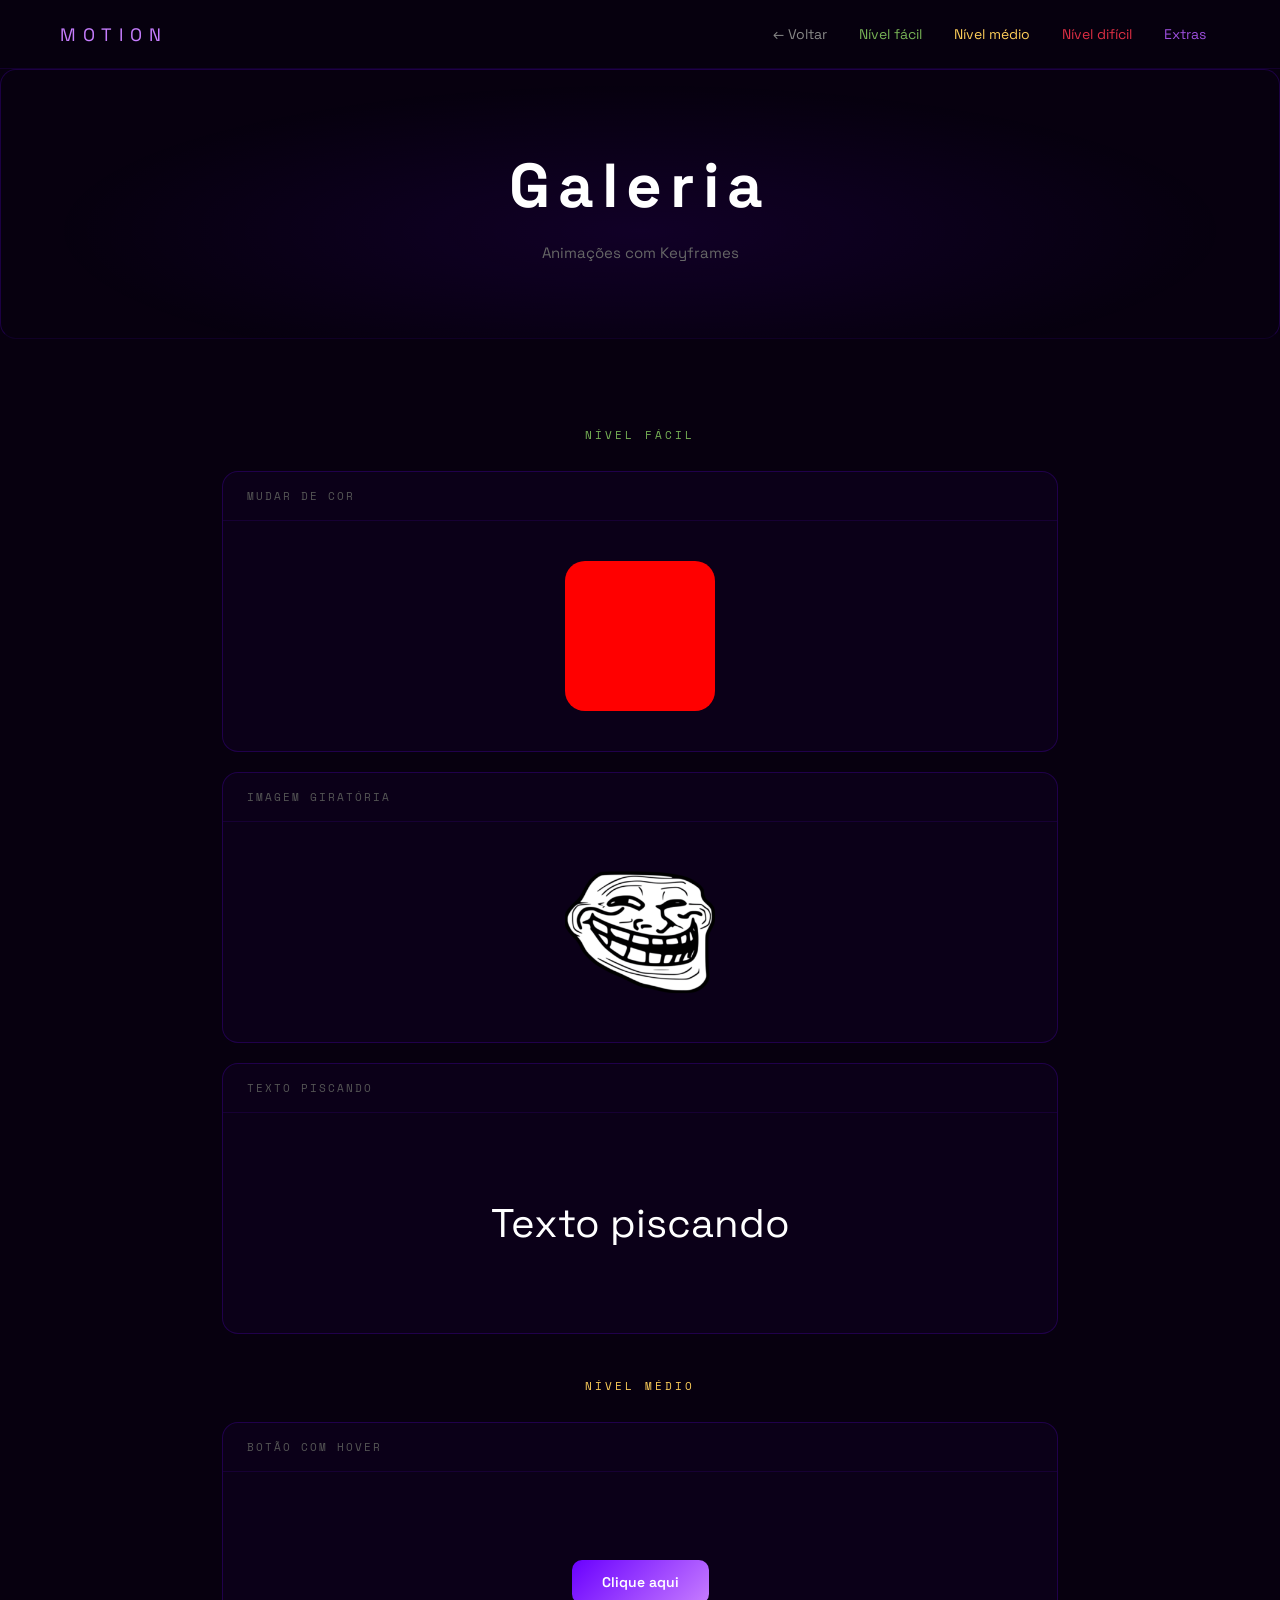
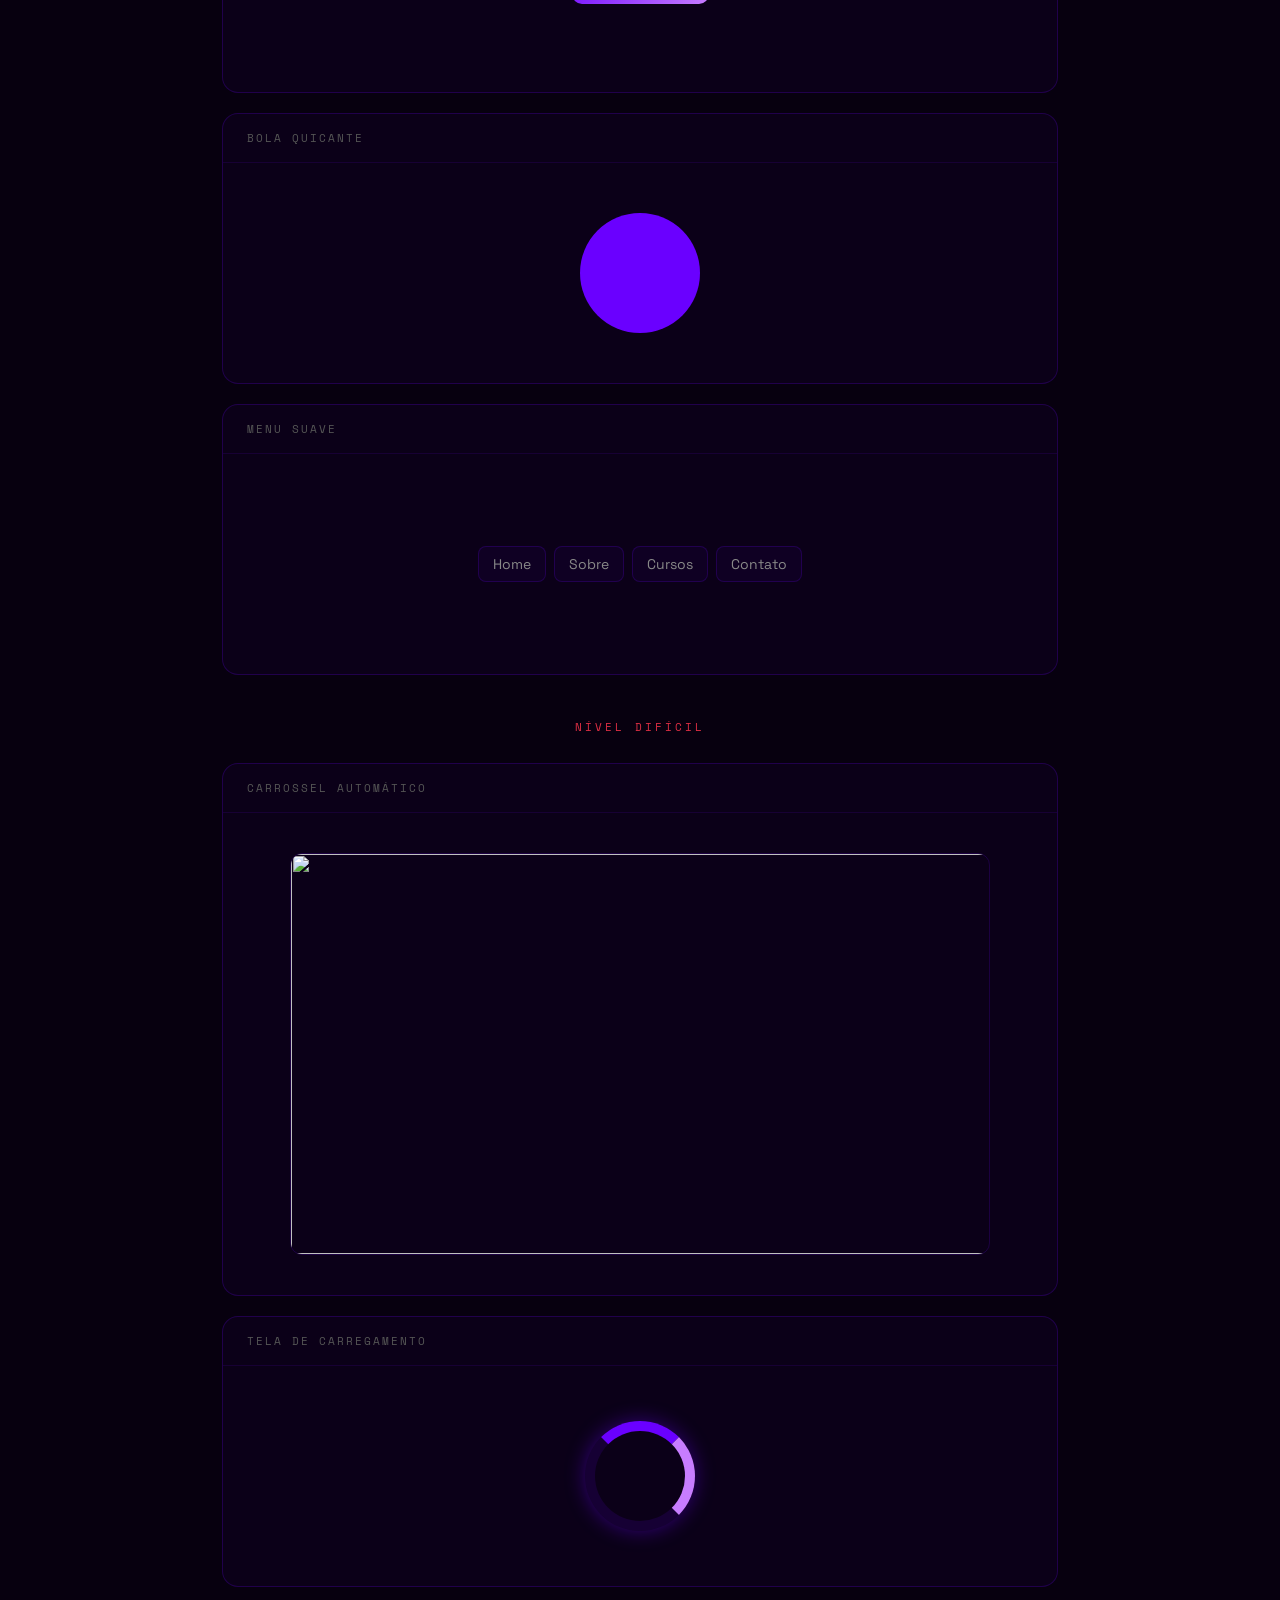
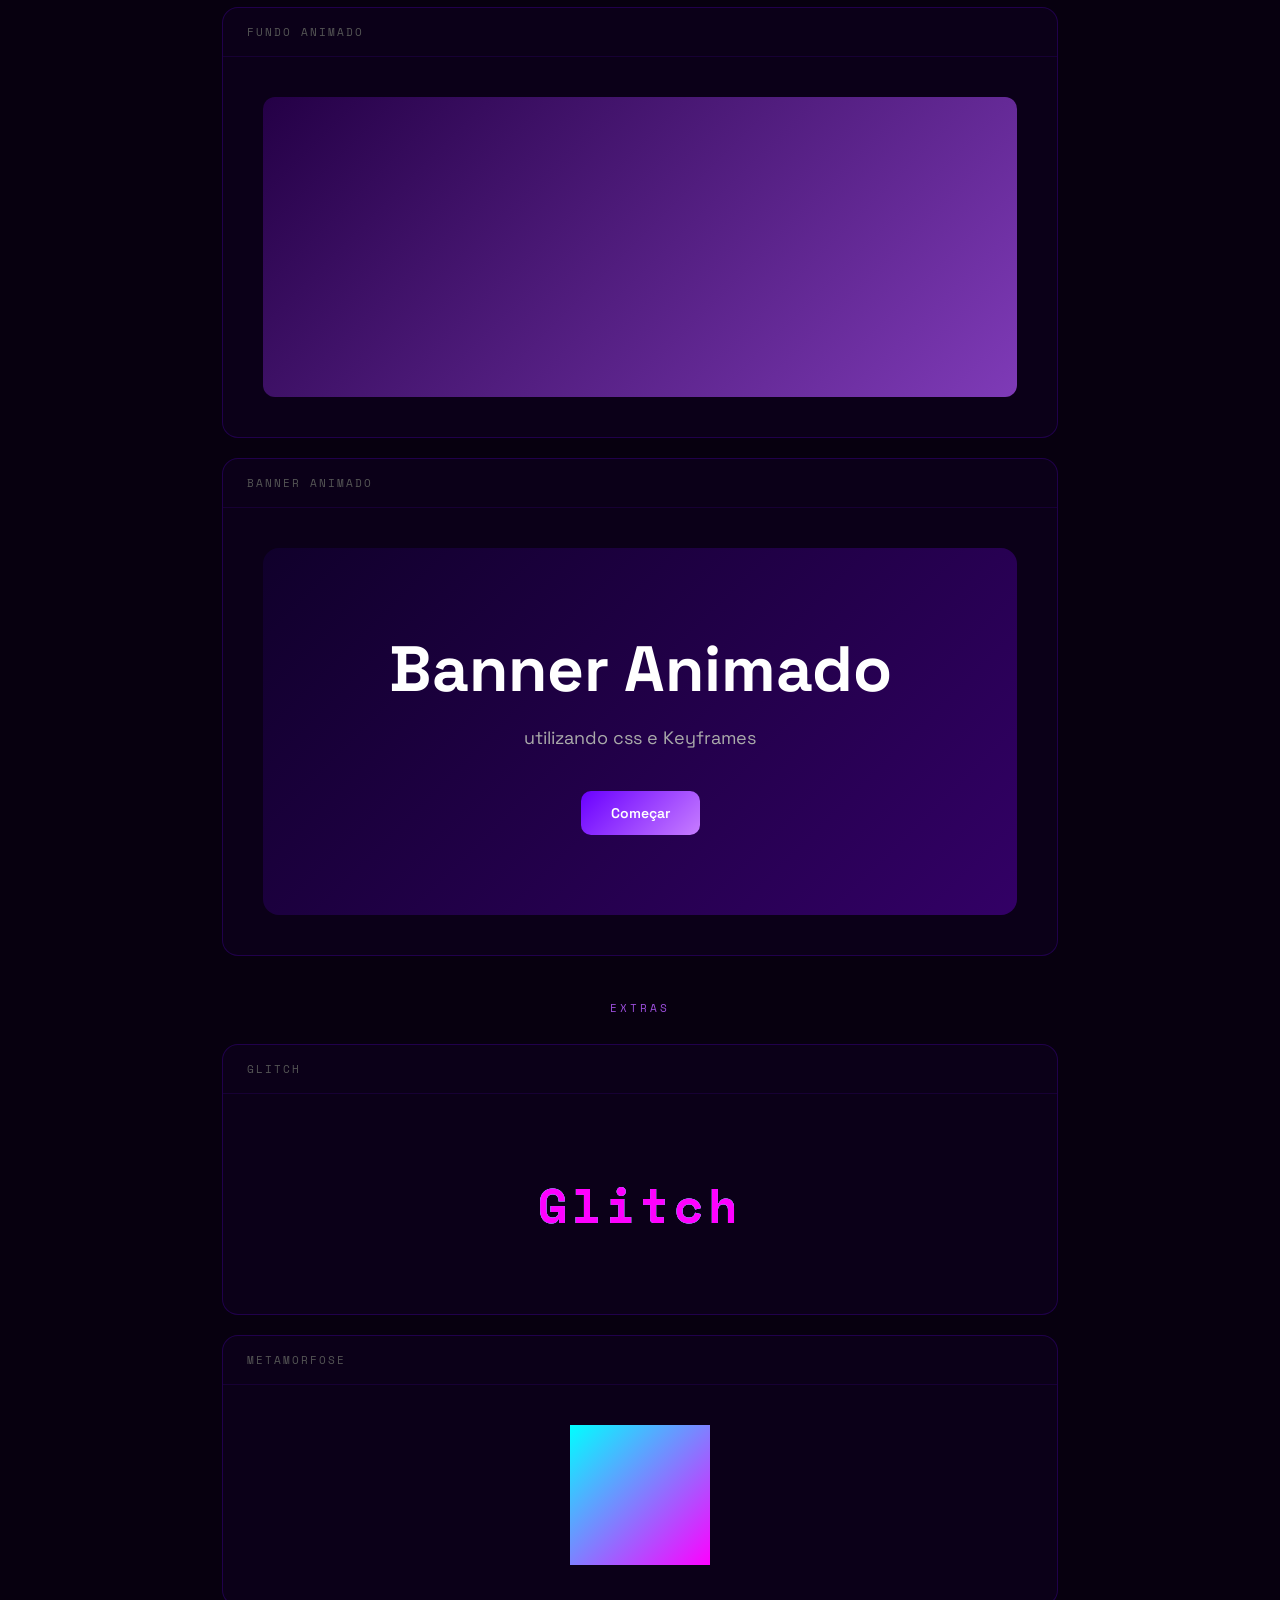
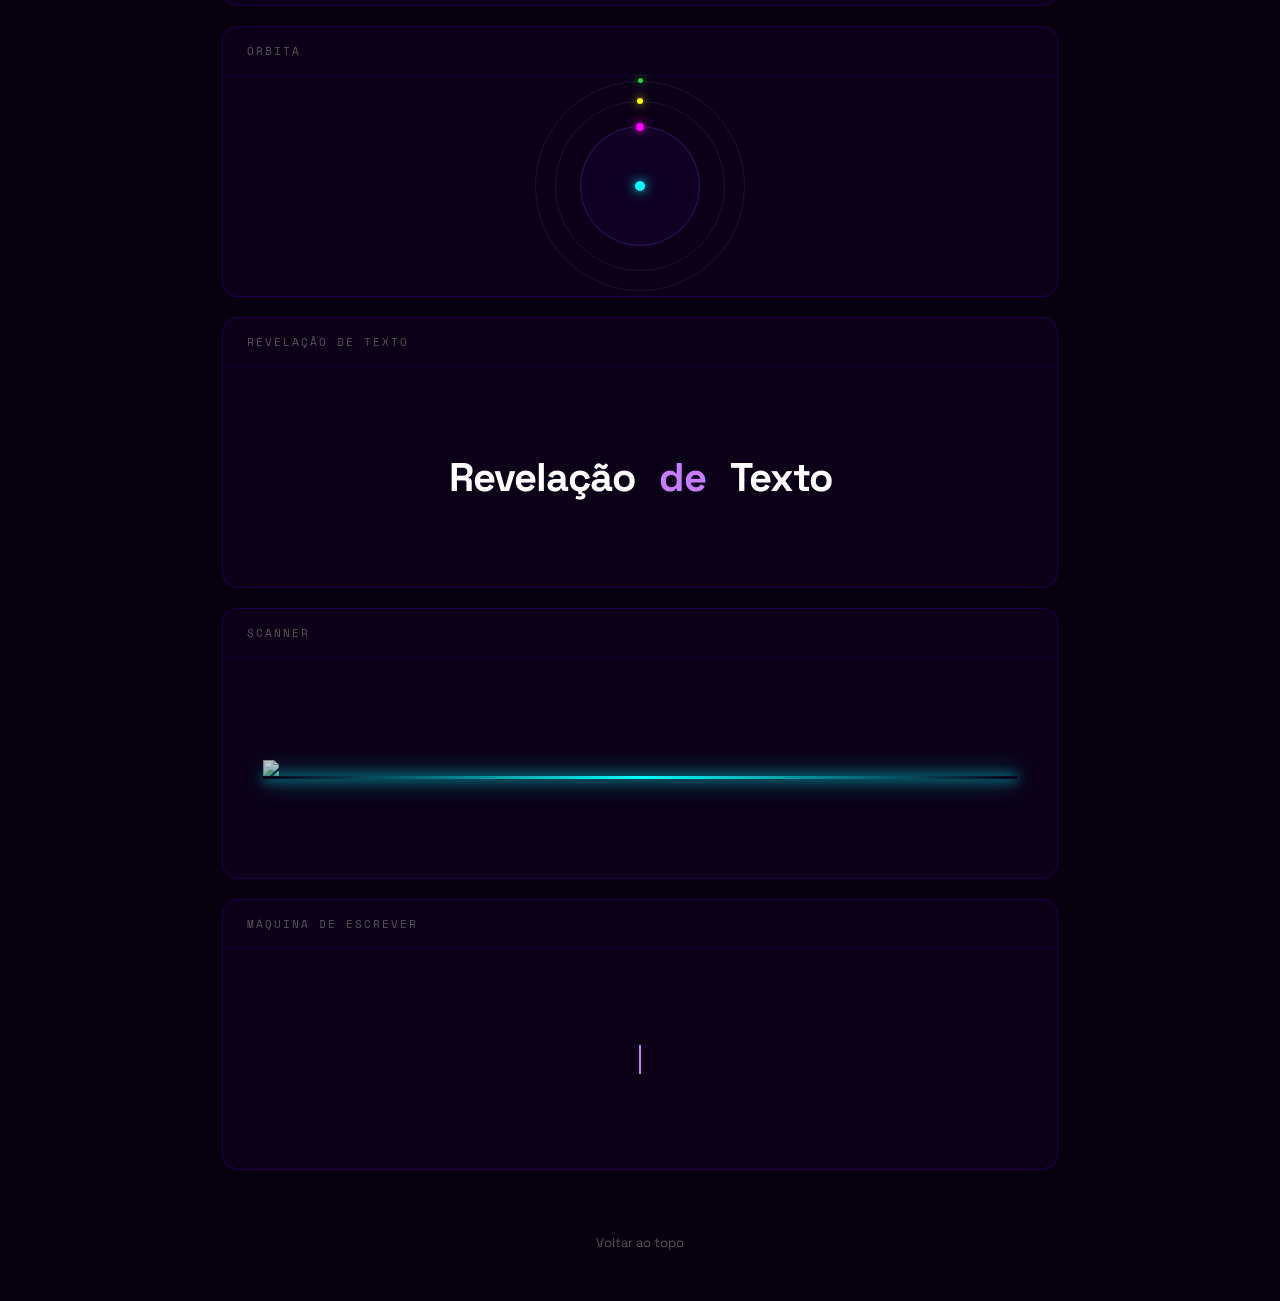
==== gallery/animacoes.html @ d476d2a3 "Melhorias no HTML e CSS de ambas as páginas, criação de pastas para organizar melhor e adição de fav" ====
<!doctype html>
<html lang="pt-br">
  <head>
    <meta charset="UTF-8" />
    <meta name="viewport" content="width=device-width, initial-scale=1.0" />
    <title>Galeria - Motion Studio</title>
    <link rel="stylesheet" href="style.css" />
    <link rel="icon" href="img/favicon.png" type="image/x-icon" />
  </head>
  <body>
    <header class="header">
      <div class="logo">MOTION</div>
      <nav class="nav">
        <a href="../index.html">← Voltar</a>
        <a href="#facil" class="facil">Nível fácil</a>
        <a href="#medio" class="medio">Nível médio</a>
        <a href="#dificil" class="dificil">Nível difícil</a>
        <a href="#extra" class="extra">Extras</a>
      </nav>
    </header>
    <section class="capa">
      <h1>Galeria</h1>
      <p class="capafrase">Animações com Keyframes</p>
    </section>
    <main>
      <h2 class="facil" id="facil">Nível fácil</h2>
      <section>
        <h2>Mudar de cor</h2>
        <article>
          <div class="caixa"></div>
        </article>
      </section>
      <section>
        <h2>Imagem giratória</h2>
        <article>
          <div class="img">
            <img src="img/Trollface.png" width="150" />
          </div>
        </article>
      </section>
      <section>
        <h2>Texto piscando</h2>
        <article>
          <div class="piscando">Texto piscando</div>
        </article>
      </section>
      <h2 class="medio" id="medio">Nível médio</h2>
      <section>
        <h2>Botão com hover</h2>
        <article>
          <div class="botao">
            <button type="button">Clique aqui</button>
          </div>
        </article>
      </section>
      <section>
        <h2>Bola quicante</h2>
        <article>
          <div class="bola"></div>
        </article>
      </section>
      <section>
        <h2>Menu suave</h2>
        <article>
          <div class="menu">
            <nav>
              <a>Home</a>
              <a>Sobre</a>
              <a>Cursos</a>
              <a>Contato</a>
            </nav>
          </div>
        </article>
      </section>
      <h2 class="dificil" id="dificil">Nível difícil</h2>
      <section>
        <h2>Carrossel automático</h2>
        <article>
          <div class="carrossel">
            <div class="slides">
              <img src="https://picsum.photos/id/1015/700/400" />
              <img src="https://picsum.photos/id/1016/700/400" />
              <img src="https://picsum.photos/id/1018/700/400" />
              <img src="https://picsum.photos/id/1020/700/400" />
            </div>
          </div>
        </article>
      </section>
      <section>
        <h2>Tela de carregamento</h2>
        <article>
          <div class="loader"></div>
        </article>
      </section>
      <section>
        <h2>Fundo animado</h2>
        <article>
          <div class="fundoanimado"></div>
        </article>
      </section>
      <section>
        <h2>Banner animado</h2>
        <article>
          <div class="banner">
            <h1>Banner Animado</h1>
            <span>utilizando css e Keyframes</span>
            <br />
            <br />
            <br />
            <div class="botao">
              <button type="button">Começar</button>
            </div>
          </div>
        </article>
      </section>
      <h2 class="extra" id="extra">Extras</h2>
      <section>
        <h2>Glitch</h2>
        <article>
          <strong class="glitch">Glitch</strong>
        </article>
      </section>
      <section>
        <h2>Metamorfose</h2>
        <article>
          <div class="metamorfose"></div>
        </article>
      </section>
      <section>
        <h2>Órbita</h2>
        <article>
          <div class="orbita">
            <div class="centro"></div>
            <div class="anel anel1"><div class="planeta planeta1"></div></div>
            <div class="anel anel2"><div class="planeta planeta2"></div></div>
            <div class="anel anel3"><div class="planeta planeta3"></div></div>
          </div>
        </article>
      </section>
      <section>
        <h2>Revelação de Texto</h2>
        <article>
          <p class="revelar">
            <span>Revelação</span>
            <span>de</span>
            <span>Texto</span>
          </p>
        </article>
      </section>
      <section>
        <h2>Scanner</h2>
        <article>
          <figure class="scanner">
            <img src="https://picsum.photos/id/1025/700/400" />
            <div class="linha-scan"></div>
          </figure>
        </article>
      </section>
      <section>
        <h2>Máquina de Escrever</h2>
        <article>
          <p class="maquinadeescrever">Máquina de Escrever</p>
        </article>
      </section>
    </main>
    <footer>
      <a href="#">Voltar ao topo</a>
    </footer>
  </body>
</html>
---- gallery/style.css ----
@import url("https://fonts.googleapis.com/css2?family=Space+Mono:wght@400;700&family=Space+Grotesk:wght@300;500;700&display=swap");

html {
  scroll-behavior: smooth;
}

* {
  margin: 0;
  padding: 0;
  box-sizing: border-box;
  font-family: "Space Grotesk", sans-serif;
}

body {
  background: #07000f;
  color: #fff;
}

a {
  color: white;
  text-decoration: none;
}

a:visited {
  color: white;
  text-decoration: none;
}

.header {
  display: flex;
  justify-content: space-between;
  align-items: center;
  padding: 17px 60px;
  position: sticky;
  top: 0;
  backdrop-filter: blur(14px);
  background: rgba(7, 0, 15, 0.75);
  z-index: 100;
  border-bottom: 1px solid rgba(106, 0, 255, 0.12);
}

.logo {
  font-size: 18px;
  letter-spacing: 7px;
  color: #c77dff;
}

.nav {
  display: flex;
  gap: 4px;
  flex-wrap: wrap;
  justify-content: flex-end;
}

.nav a {
  color: #888;
  padding: 8px 14px;
  border-radius: 8px;
  font-size: 14px;
  transition: 0.25s;
  cursor: pointer;
}

.nav a:hover {
  background: rgba(106, 0, 255, 0.18);
  color: #fff;
}

.nav a.facil {
  color: #77b256;
}

.nav a.medio {
  color: #fccc59;
}

.nav a.dificil {
  color: #dd2e44;
}

.nav a.extra {
  color: #9d4edd;
}

.nav a.facil:hover {
  background: rgba(119, 178, 86, 0.12);
  color: #77b256;
}

.nav a.medio:hover {
  background: rgba(252, 204, 89, 0.12);
  color: #fccc59;
}

.nav a.dificil:hover {
  background: rgba(221, 46, 68, 0.12);
  color: #dd2e44;
}

.nav a.extra:hover {
  background: rgba(157, 77, 237, 0.12);
  color: #9d4edd;
}

.capa {
  min-height: 30vh;
  display: flex;
  flex-direction: column;
  justify-content: center;
  align-items: center;
  text-align: center;
  padding: 60px 24px;
  background: radial-gradient(ellipse at 50% 60%, rgba(106, 0, 255, 0.1) 0%, transparent 65%);
  border-bottom: 1px solid rgba(106, 0, 255, 0.1);
}

.capa h1 {
  font-size: 62px;
  font-weight: 700;
  letter-spacing: 8px;
  animation: neon 2.4s infinite alternate;
  margin-bottom: 18px;
}

.capafrase {
  color: #666;
  font-size: 15px;
}

#facil,
#medio,
#dificil,
#extra {
  scroll-margin-top: 80px;
}

main {
  max-width: 900px;
  margin: 0 auto;
  padding: 64px 32px;
  display: grid;
  gap: 20px;
}

main > h2 {
  font-family: "Space Mono", monospace;
  font-size: 11px;
  font-weight: 400;
  letter-spacing: 3px;
  text-transform: uppercase;
  text-align: center;
  padding: 8px 0;
  margin-top: 16px;
}

main > h2.facil {
  color: #77b256;
}

main > h2.medio {
  color: #fccc59;
}

main > h2.dificil {
  color: #dd2e44;
}

main > h2.extra {
  color: #9d4edd;
}

section {
  border: 1px solid rgba(106, 0, 255, 0.22);
  border-radius: 16px;
  overflow: hidden;
  background: #0b0018;
}

section h2 {
  font-family: "Space Mono", monospace;
  font-size: 11px;
  font-weight: 400;
  color: #555;
  letter-spacing: 2px;
  text-transform: uppercase;
  padding: 16px 24px;
  border-bottom: 1px solid rgba(106, 0, 255, 0.12);
}

section > article {
  min-height: 220px;
  display: flex;
  justify-content: center;
  align-items: center;
  padding: 40px;
}

.botao button {
  display: inline-block;
  position: relative;
  top: 0;
  padding: 13px 30px;
  border-radius: 10px;
  background: linear-gradient(135deg, #6a00ff, #c77dff);
  color: #fff;
  font-weight: 600;
  font-size: 14px;
  border: none;
  cursor: pointer;
  font-family: "Space Grotesk", sans-serif;
  transition: top 0.3s, box-shadow 0.3s;
}

.botao button:hover {
  top: -3px;
  box-shadow: 0 14px 32px rgba(106, 0, 255, 0.4);
}

.menu {
  display: flex;
  gap: 16px;
  justify-content: center;
  flex-wrap: wrap;
}

.menu nav {
  display: flex;
  gap: 8px;
  flex-wrap: wrap;
  justify-content: center;
  background: none;
  border: none;
  padding: 0;
  position: static;
}

.menu a {
  color: #888;
  padding: 8px 14px;
  border-radius: 8px;
  font-size: 14px;
  background: rgba(106, 0, 255, 0.05);
  border: 1px solid rgba(106, 0, 255, 0.2);
  transition: 0.25s;
  cursor: pointer;
}

.menu a:hover {
  background: rgba(106, 0, 255, 0.18);
  color: #fff;
  transform: translateY(-3px);
}

footer a {
  display: flex;
  color: #555;
  text-decoration: none;
  justify-content: center;
  margin-bottom: 50px;
  font-size: 13px;
  transition: 0.2s ease;
}

footer a:visited {
  color: #555;
}

footer a:hover {
  color: #c77dff;
}

.caixa {
  border-radius: 20px;
  width: 150px;
  height: 150px;
  background-color: rgb(255, 0, 0);
  animation: cor 10s infinite alternate linear;
}

.img {
  animation: girar 10s infinite linear;
}

.img img {
  width: 150px;
  display: block;
}

.piscando {
  font-size: 40px;
  animation: piscando 2s infinite alternate linear;
}

.bola {
  border-radius: 100%;
  width: 120px;
  height: 120px;
  background-color: #6a00ff;
  animation: quicar 3s infinite linear;
}

.carrossel {
  width: 700px;
  max-width: 100%;
  border-radius: 12px;
  overflow: hidden;
  border: 1px solid rgba(106, 0, 255, 0.18);
}

.slides {
  display: flex;
  width: 2800px;
  animation: slide 16s infinite ease-in-out;
}

.slides img {
  width: 700px;
  height: 400px;
  flex-shrink: 0;
  display: block;
  transition: transform 0.5s;
}

.slides img:hover {
  transform: scale(1.05);
}

.loader {
  width: 110px;
  height: 110px;
  border-radius: 50%;
  border: 10px solid rgba(106, 0, 255, 0.12);
  border-top: 10px solid #6a00ff;
  border-right: 10px solid #c77dff;
  animation: girar 1s linear infinite;
  box-shadow: 0 0 20px rgba(106, 0, 255, 0.4);
}

.fundoanimado {
  width: 900px;
  max-width: 100%;
  min-height: 300px;
  border-radius: 12px;
  background: linear-gradient(-45deg, #6a00ff, #3c096c, #9d4edd, #240046);
  background-size: 400% 400%;
  animation: fundoanimado 12s infinite linear;
}

.banner {
  width: 900px;
  max-width: 100%;
  padding: 80px 32px;
  border-radius: 16px;
  text-align: center;
  background: linear-gradient(135deg, #10002b, #440083, #6d00d3);
  background-size: 300% 300%;
  animation: fundoanimado 8s linear infinite;
  position: relative;
}

.banner h1 {
  position: relative;
  font-size: 64px;
  margin-bottom: 16px;
  color: white;
  animation: flutuar 3s ease-in-out infinite;
}

.banner span {
  color: #aaa;
  font-size: 18px;
}

.glitch {
  display: inline-block;
  font-family: "Space Mono", monospace;
  font-size: 48px;
  font-weight: 700;
  color: white;
  position: relative;
  letter-spacing: 5px;
}

.glitch::before,
.glitch::after {
  content: "Glitch";
  position: absolute;
  top: 0;
  left: 0;
}

.glitch::before {
  color: cyan;
  animation: g1 3s infinite;
}

.glitch::after {
  color: magenta;
  animation: g2 3s infinite;
}

.metamorfose {
  width: 140px;
  height: 140px;
  background: linear-gradient(135deg, cyan, magenta);
  animation: metamorfose 8s ease-in-out infinite;
}

.orbita {
  width: 120px;
  height: 120px;
  border-radius: 50%;
  background-color: rgba(106, 0, 255, 0.05);
  border: 1px solid rgba(106, 0, 255, 0.2);
  position: relative;
  display: flex;
  align-items: center;
  justify-content: center;
}

.centro {
  width: 10px;
  height: 10px;
  border-radius: 50%;
  background-color: cyan;
  box-shadow: 0 0 12px cyan;
}

.anel {
  position: absolute;
  border-radius: 50%;
  display: flex;
  align-items: flex-start;
  justify-content: center;
  border: 1px solid rgba(255, 255, 255, 0.08);
}

.anel1 {
  width: 120px;
  height: 120px;
  animation: orbitar 3s linear infinite;
}

.anel2 {
  width: 170px;
  height: 170px;
  animation: orbitar 5s linear infinite reverse;
}

.anel3 {
  width: 210px;
  height: 210px;
  animation: orbitar 8s linear infinite;
}

.planeta {
  border-radius: 50%;
  margin-top: -4px;
}

.planeta1 {
  width: 8px;
  height: 8px;
  background-color: magenta;
  box-shadow: 0 0 10px magenta;
}

.planeta2 {
  width: 6px;
  height: 6px;
  background-color: yellow;
  box-shadow: 0 0 10px yellow;
}

.planeta3 {
  width: 5px;
  height: 5px;
  background-color: limegreen;
  box-shadow: 0 0 10px limegreen;
}

.revelar {
  display: flex;
  gap: 24px;
  font-size: 40px;
  font-weight: 700;
  color: white;
  letter-spacing: -1px;
}

.revelar span {
  display: inline-block;
  opacity: 0;
  transform: translateY(30px);
  animation: revelar 5s ease-out forwards infinite;
}

.revelar span:nth-child(1) {
  animation-delay: 0s;
}

.revelar span:nth-child(2) {
  animation-delay: 0.15s;
  color: #c77dff;
}

.revelar span:nth-child(3) {
  animation-delay: 0.3s;
}

.scanner {
  position: relative;
  width: 100%;
  margin: 0;
}

.scanner img {
  width: 100%;
  display: block;
  filter: grayscale(60%) brightness(0.8);
}

.linha-scan {
  position: absolute;
  left: 0;
  right: 0;
  height: 3px;
  background: linear-gradient(to right, transparent, cyan, transparent);
  box-shadow:
    0 0 12px cyan,
    0 0 24px cyan;
  animation: scan 3s ease-in-out infinite alternate;
}

.maquinadeescrever {
  font-family: "Space Mono", monospace;
  font-size: 20px;
  color: #ffffff;
  white-space: nowrap;
  overflow: hidden;
  width: 0;
  border-right: 2px solid #c77dff;
  animation:
    digitar 2s steps(21) infinite alternate,
    cursor 0.6s step-end infinite;
}

@keyframes neon {
  0% {
    text-shadow:
      0 0 10px #6a00ff,
      0 0 22px #6a00ff;
  }
  100% {
    text-shadow:
      0 0 18px #c77dff,
      0 0 36px #c77dff;
  }
}

@keyframes cor {
  0% {
    background-color: rgb(255, 0, 0);
  }
  25% {
    background-color: orange;
  }
  50% {
    background-color: yellow;
  }
  75% {
    background-color: rgb(12, 138, 255);
  }
  100% {
    background-color: rgb(111, 0, 255);
  }
}

@keyframes girar {
  from {
    transform: rotate(0deg);
  }
  to {
    transform: rotate(360deg);
  }
}

@keyframes piscando {
  0% {
    opacity: 0;
  }
  100% {
    opacity: 1;
  }
}

@keyframes quicar {
  70% {
    transform: translateY(0px);
  }
  80% {
    transform: translateY(-18px);
  }
  90% {
    transform: translateY(0px);
  }
  95% {
    transform: translateY(-8px);
  }
  97% {
    transform: translateY(0px);
  }
  99% {
    transform: translateY(-4px);
  }
  100% {
    transform: translateY(0);
  }
}

@keyframes slide {
  0%,
  20% {
    transform: translateX(0);
  }
  25%,
  45% {
    transform: translateX(-700px);
  }
  50%,
  70% {
    transform: translateX(-1400px);
  }
  75%,
  95% {
    transform: translateX(-2100px);
  }
  100% {
    transform: translateX(0);
  }
}

@keyframes fundoanimado {
  0% {
    background-position: 0% 50%;
  }
  50% {
    background-position: 100% 50%;
  }
  100% {
    background-position: 0% 50%;
  }
}

@keyframes flutuar {
  0%,
  100% {
    transform: translateY(0);
  }
  50% {
    transform: translateY(-10px);
  }
}

@keyframes g1 {
  0%,
  85%,
  100% {
    opacity: 0;
    transform: translateX(0);
  }
  87% {
    opacity: 1;
    transform: translateX(-4px);
  }
  89% {
    opacity: 1;
    transform: translateX(4px);
  }
  91% {
    opacity: 0;
  }
}

@keyframes g2 {
  0%,
  85%,
  100% {
    opacity: 0;
    transform: translateX(0);
  }
  87% {
    opacity: 1;
    transform: translateX(4px);
  }
  89% {
    opacity: 1;
    transform: translateX(-4px);
  }
  91% {
    opacity: 0;
  }
}

@keyframes metamorfose {
  0% {
    border-radius: 60% 40% 30% 70% / 60% 30% 70% 40%;
  }
  20% {
    border-radius: 30% 60% 70% 40% / 50% 60% 30% 60%;
  }
  40% {
    border-radius: 50% 50% 20% 80% / 25% 80% 20% 75%;
  }
  60% {
    border-radius: 70% 30% 60% 40% / 40% 40% 60% 60%;
  }
  80% {
    border-radius: 20% 80% 40% 60% / 70% 20% 80% 30%;
  }
  100% {
    border-radius: 60% 40% 30% 70% / 60% 30% 70% 40%;
  }
}

@keyframes orbitar {
  from {
    transform: rotate(0deg);
  }
  to {
    transform: rotate(360deg);
  }
}

@keyframes revelar {
  0% {
    opacity: 0;
    transform: translateY(30px);
  }
  60% {
    opacity: 1;
    transform: translateY(-4px);
  }
  80% {
    opacity: 1;
    transform: translateY(2px);
  }
  100% {
    opacity: 1;
    transform: translateY(0);
  }
}

@keyframes scan {
  0% {
    top: 1%;
  }
  100% {
    top: 99%;
  }
}

@keyframes digitar {
  from {
    width: 0;
  }
  to {
    width: 260px;
  }
}

@keyframes cursor {
  0%,
  100% {
    border-color: #c77dff;
  }
  50% {
    border-color: transparent;
  }
}
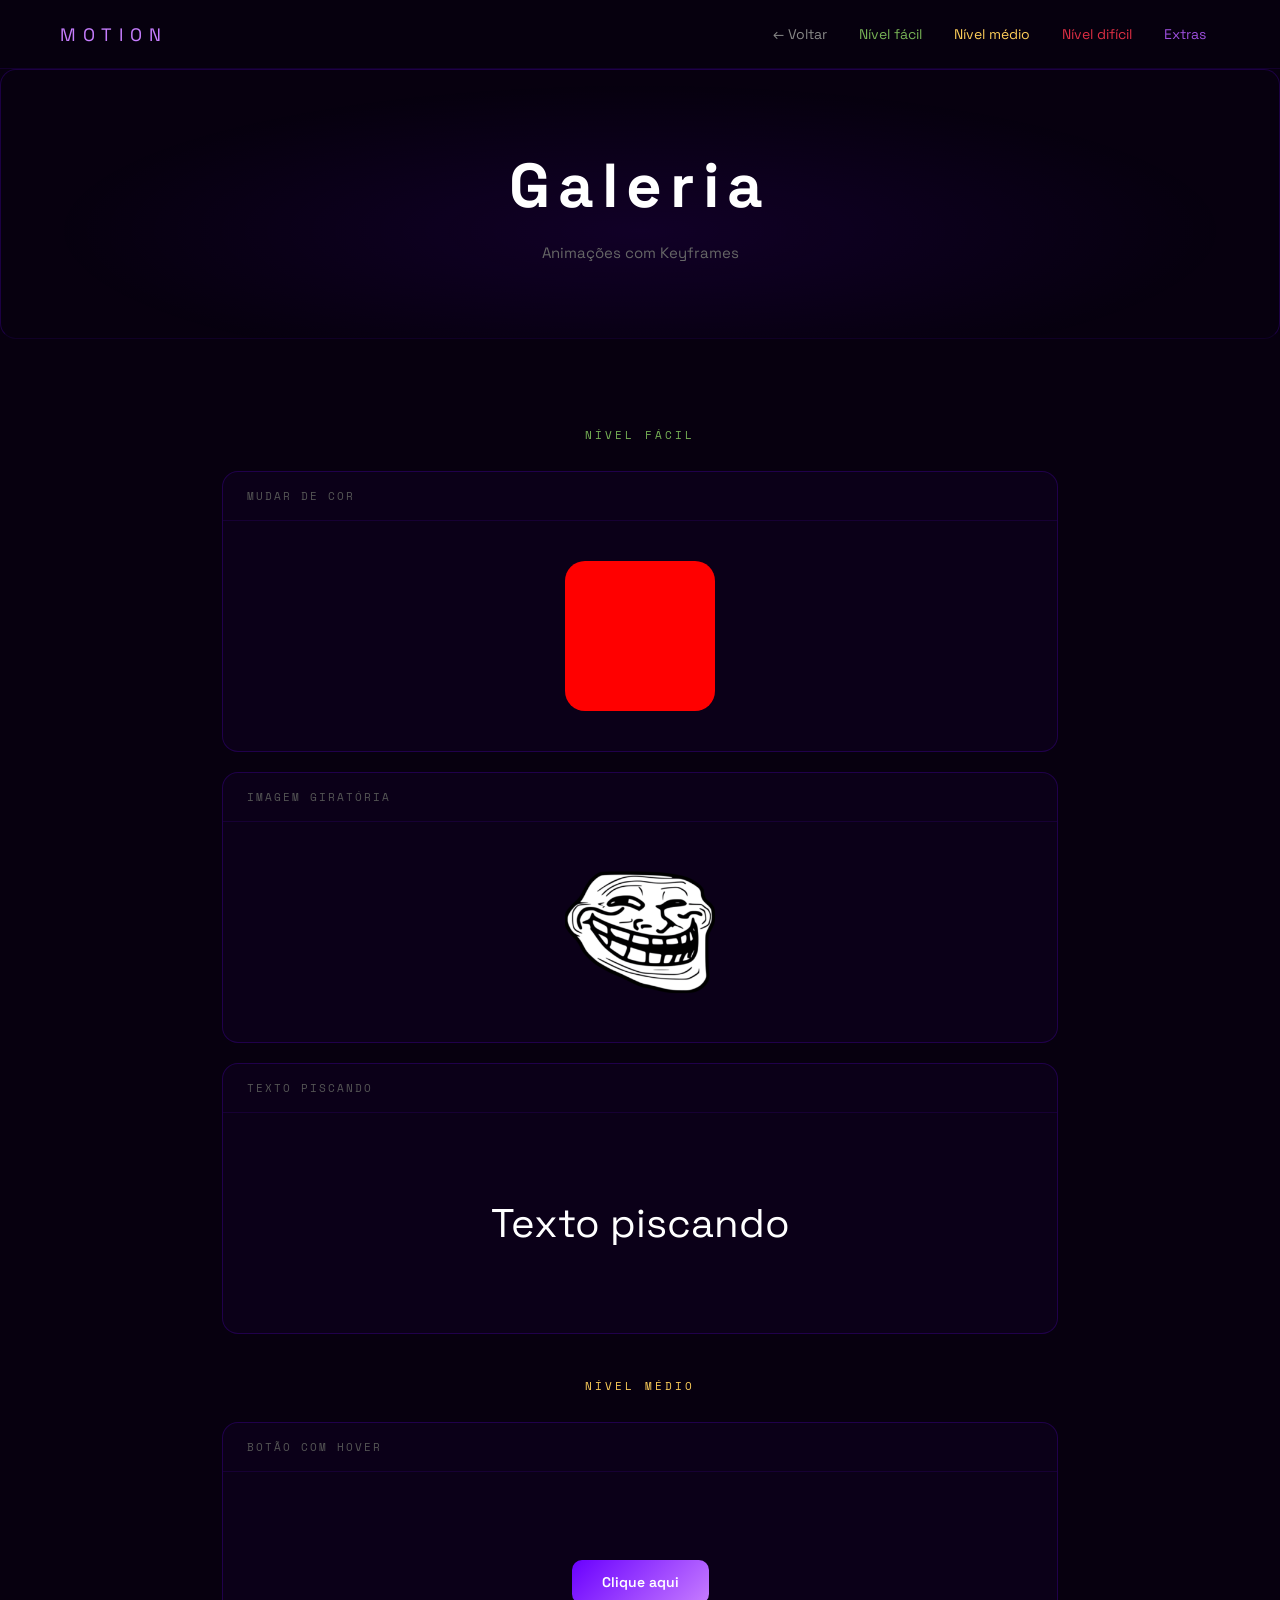
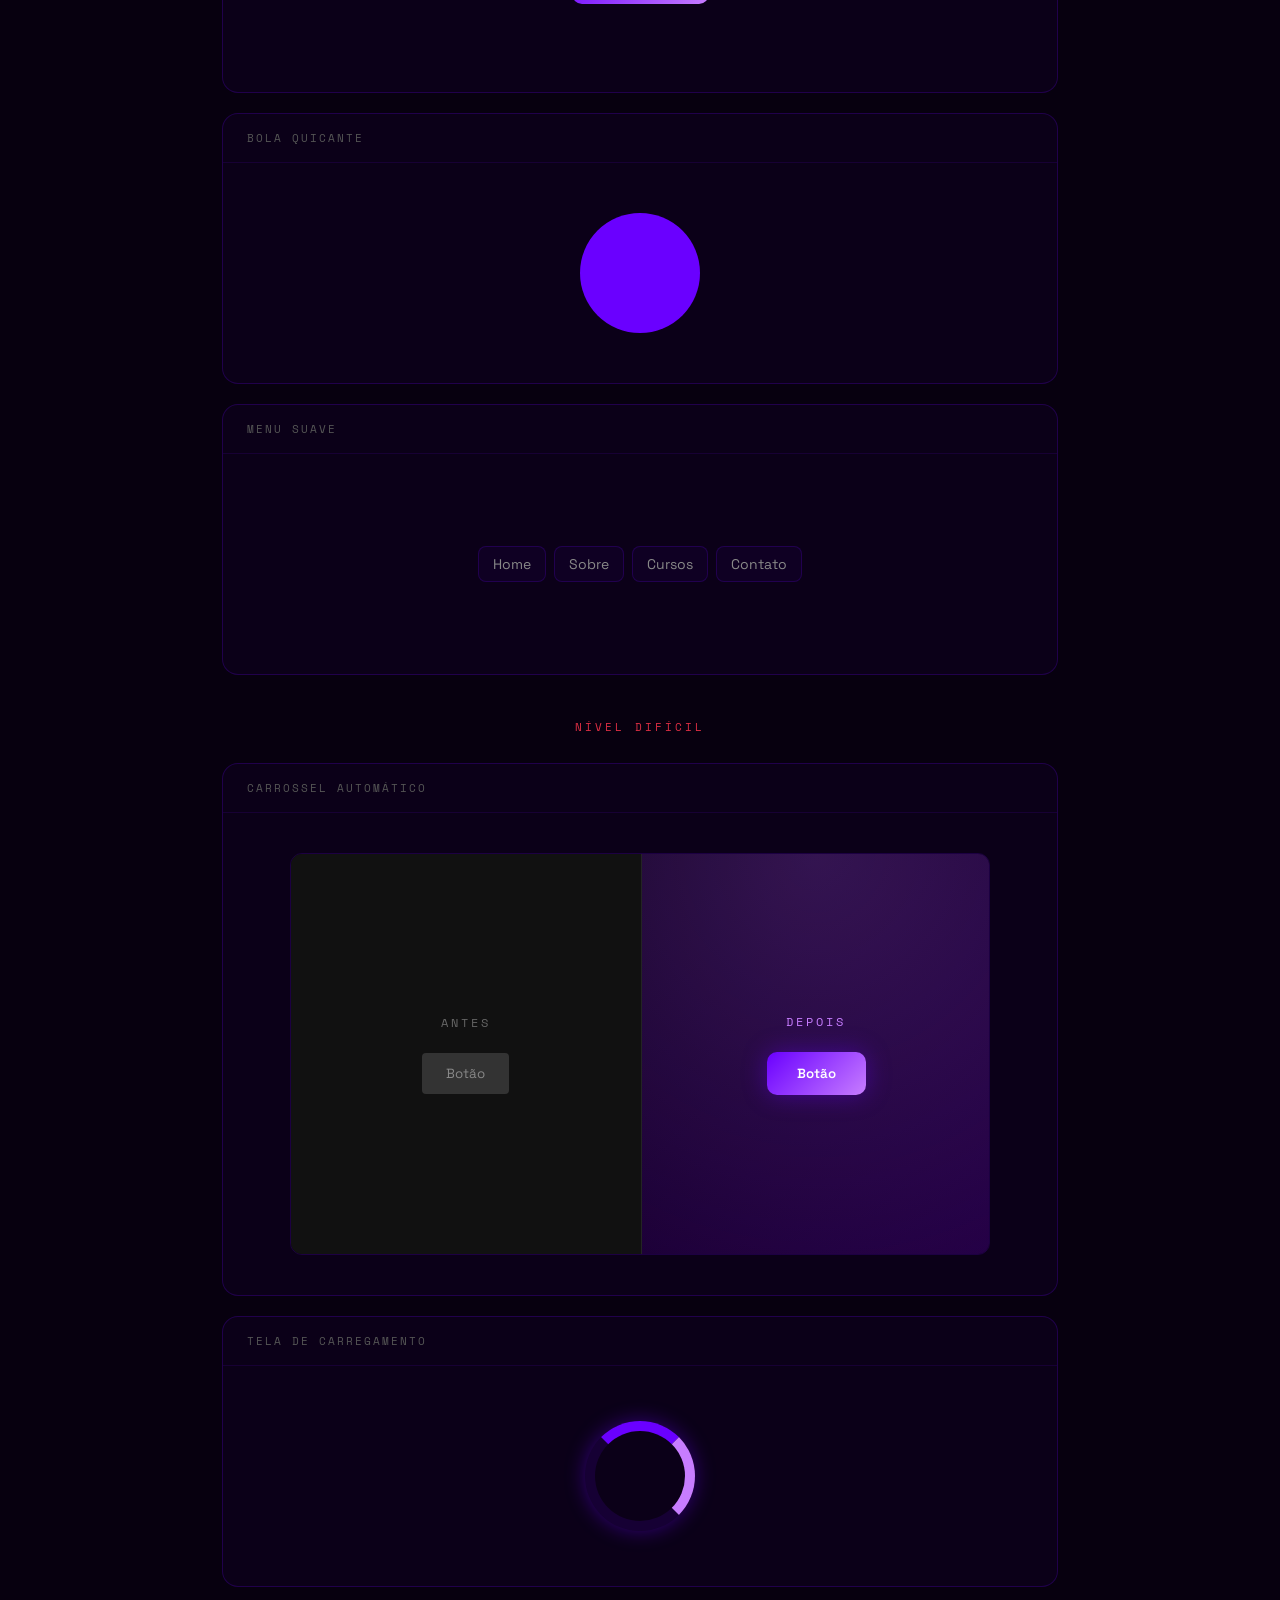
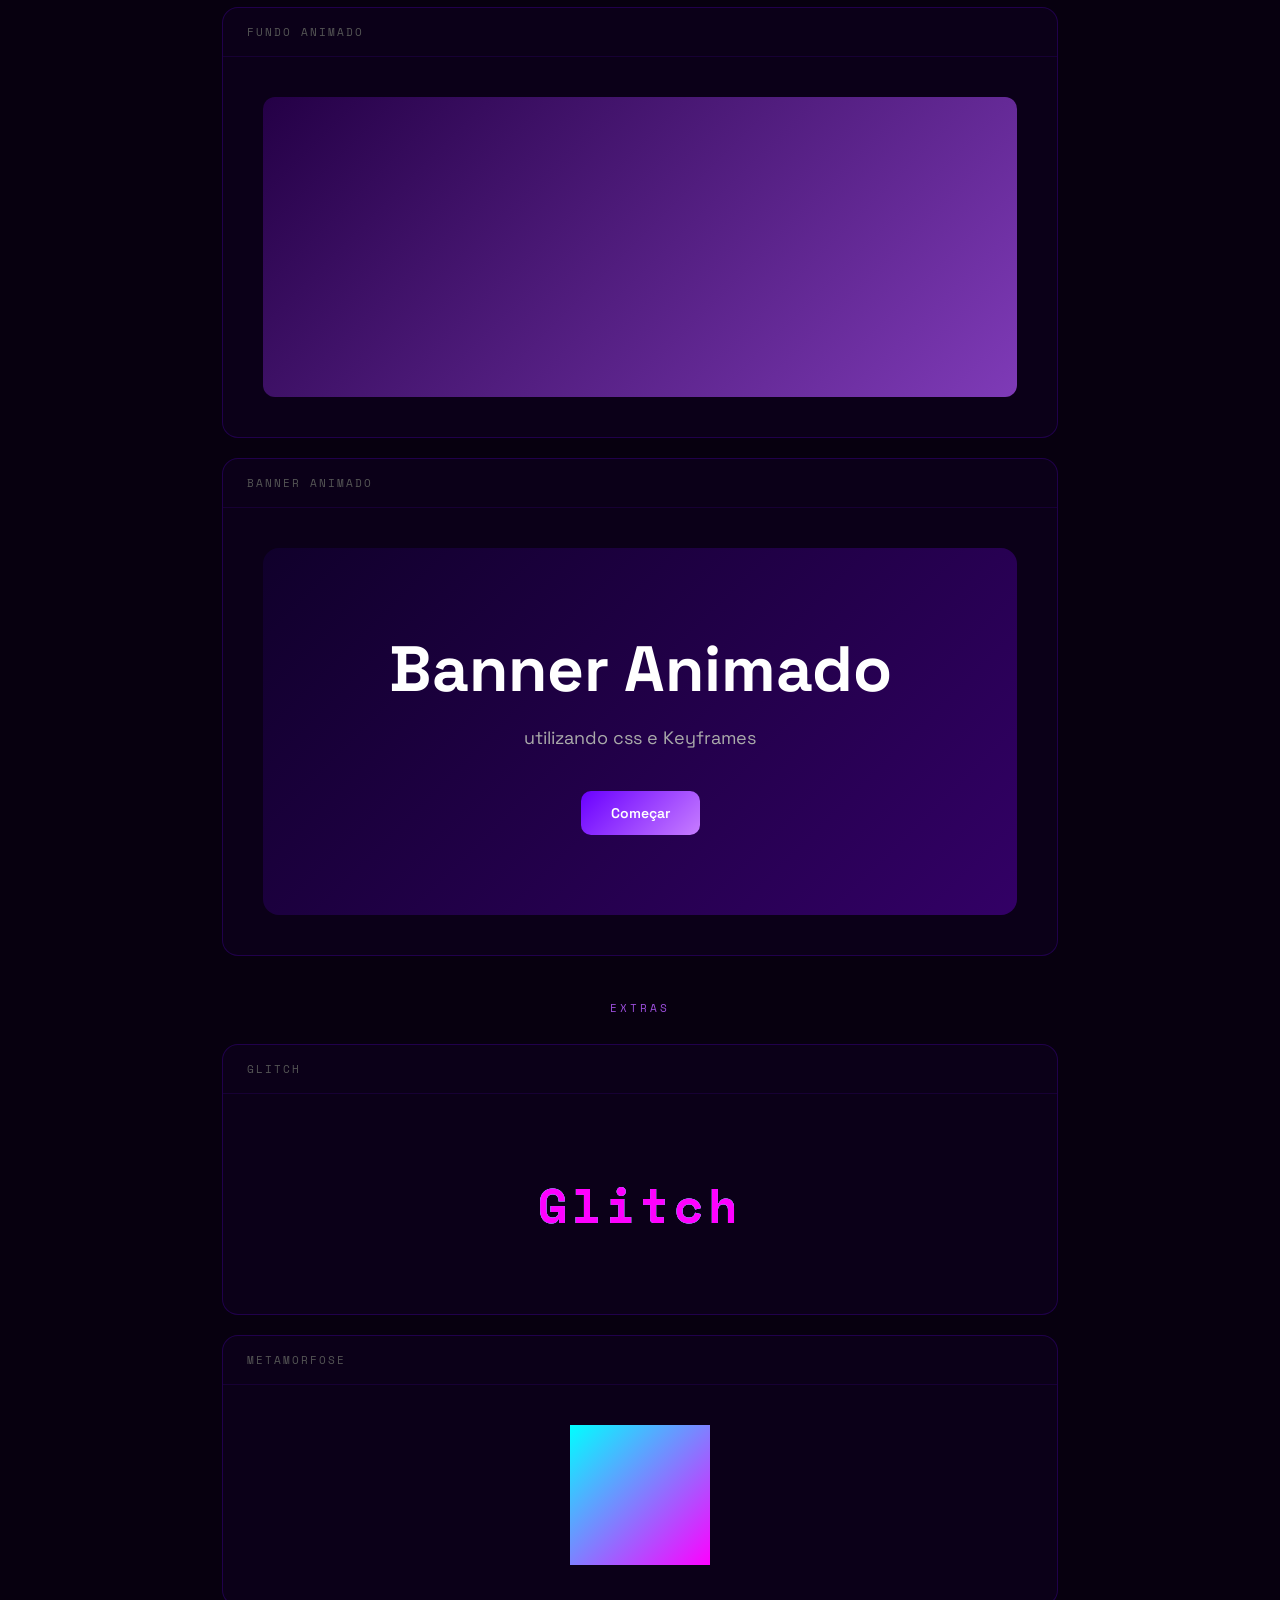
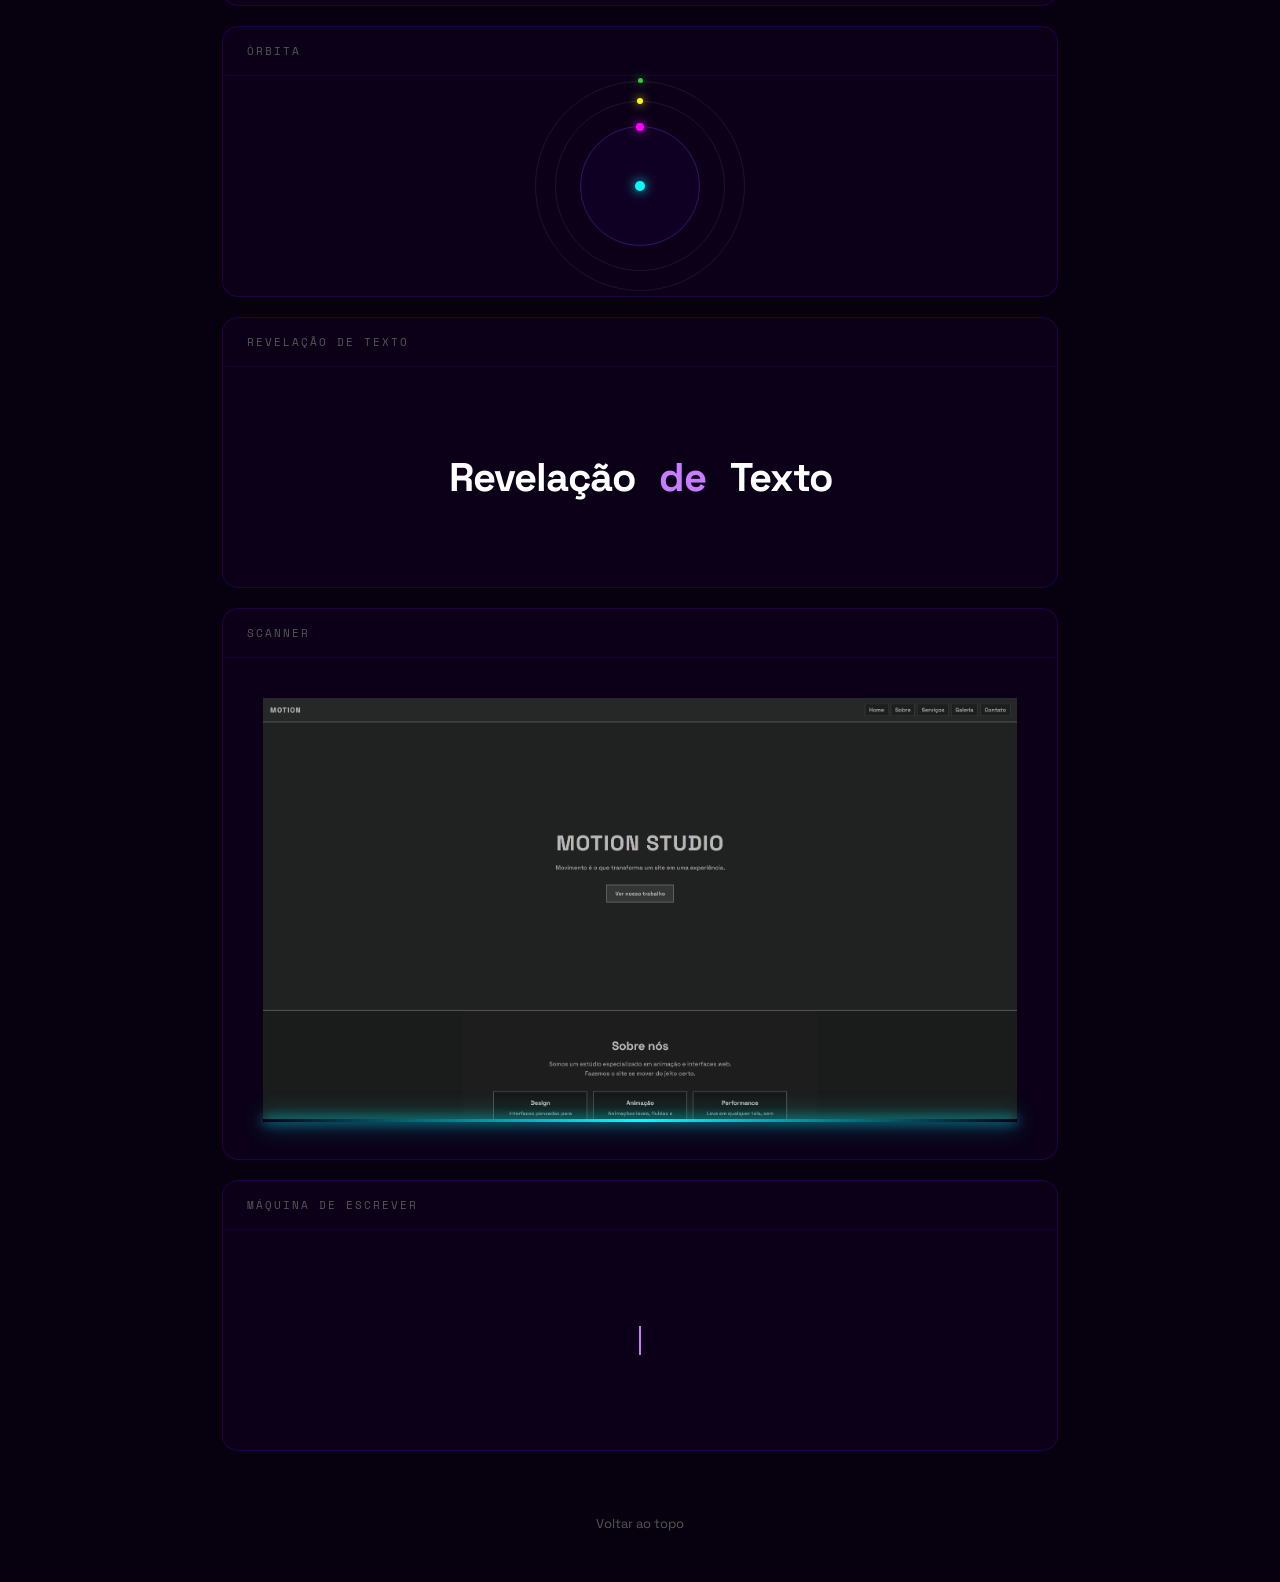
==== commit ee664616: "mudanças no carrossel e scanner, tirando imagens e colocando exemplos de animação" ====
--- a/gallery/animacoes.html
+++ b/gallery/animacoes.html
@@ -5,7 +5,7 @@
     <meta name="viewport" content="width=device-width, initial-scale=1.0" />
     <title>Galeria - Motion Studio</title>
     <link rel="stylesheet" href="style.css" />
-    <link rel="icon" href="img/favicon.png" type="image/x-icon" />
+    <link rel="icon" href="img/favicon.ico" type="image/x-icon" />
   </head>
   <body>
     <header class="header">
@@ -18,18 +18,22 @@
         <a href="#extra" class="extra">Extras</a>
       </nav>
     </header>
+
     <section class="capa">
       <h1>Galeria</h1>
       <p class="capafrase">Animações com Keyframes</p>
     </section>
+
     <main>
       <h2 class="facil" id="facil">Nível fácil</h2>
+
       <section>
         <h2>Mudar de cor</h2>
         <article>
           <div class="caixa"></div>
         </article>
       </section>
+
       <section>
         <h2>Imagem giratória</h2>
         <article>
@@ -38,13 +42,16 @@
           </div>
         </article>
       </section>
+
       <section>
         <h2>Texto piscando</h2>
         <article>
           <div class="piscando">Texto piscando</div>
         </article>
       </section>
+
       <h2 class="medio" id="medio">Nível médio</h2>
+
       <section>
         <h2>Botão com hover</h2>
         <article>
@@ -53,51 +60,105 @@
           </div>
         </article>
       </section>
+
       <section>
         <h2>Bola quicante</h2>
         <article>
           <div class="bola"></div>
         </article>
       </section>
+
       <section>
         <h2>Menu suave</h2>
         <article>
           <div class="menu">
             <nav>
-              <a>Home</a>
-              <a>Sobre</a>
-              <a>Cursos</a>
-              <a>Contato</a>
+              <a href="#">Home</a>
+              <a href="#">Sobre</a>
+              <a href="#">Cursos</a>
+              <a href="#">Contato</a>
             </nav>
           </div>
         </article>
       </section>
+
       <h2 class="dificil" id="dificil">Nível difícil</h2>
+
       <section>
         <h2>Carrossel automático</h2>
         <article>
           <div class="carrossel">
             <div class="slides">
-              <img src="https://picsum.photos/id/1015/700/400" />
-              <img src="https://picsum.photos/id/1016/700/400" />
-              <img src="https://picsum.photos/id/1018/700/400" />
-              <img src="https://picsum.photos/id/1020/700/400" />
+              <div class="slide">
+                <div class="comparacao">
+                  <div class="metade antes">
+                    <span>ANTES</span>
+                    <button type="button">Botão</button>
+                  </div>
+                  <div class="metade depois">
+                    <span>DEPOIS</span>
+                    <button type="button">Botão</button>
+                  </div>
+                </div>
+              </div>
+
+              <div class="slide">
+                <div class="comparacao">
+                  <div class="metade antes">
+                    <span>ANTES</span>
+                    <div class="texto-sem">Texto normal</div>
+                  </div>
+                  <div class="metade depois">
+                    <span>DEPOIS</span>
+                    <div class="texto-com">Texto vivo</div>
+                  </div>
+                </div>
+              </div>
+
+              <div class="slide">
+                <div class="comparacao">
+                  <div class="metade antes">
+                    <span>ANTES</span>
+                    <div class="quadrado-sem"></div>
+                  </div>
+                  <div class="metade depois">
+                    <span>DEPOIS</span>
+                    <div class="quadrado-com"></div>
+                  </div>
+                </div>
+              </div>
+
+              <div class="slide">
+                <div class="comparacao">
+                  <div class="metade antes">
+                    <span>ANTES</span>
+                    <div class="loader-sem"></div>
+                  </div>
+                  <div class="metade depois">
+                    <span>DEPOIS</span>
+                    <div class="loader-com"></div>
+                  </div>
+                </div>
+              </div>
             </div>
           </div>
         </article>
       </section>
+
       <section>
         <h2>Tela de carregamento</h2>
         <article>
           <div class="loader"></div>
         </article>
       </section>
+
       <section>
         <h2>Fundo animado</h2>
         <article>
           <div class="fundoanimado"></div>
         </article>
       </section>
+
       <section>
         <h2>Banner animado</h2>
         <article>
@@ -113,19 +174,23 @@
           </div>
         </article>
       </section>
+
       <h2 class="extra" id="extra">Extras</h2>
+
       <section>
         <h2>Glitch</h2>
         <article>
           <strong class="glitch">Glitch</strong>
         </article>
       </section>
+
       <section>
         <h2>Metamorfose</h2>
         <article>
           <div class="metamorfose"></div>
         </article>
       </section>
+
       <section>
         <h2>Órbita</h2>
         <article>
@@ -137,6 +202,7 @@
           </div>
         </article>
       </section>
+
       <section>
         <h2>Revelação de Texto</h2>
         <article>
@@ -147,15 +213,17 @@
           </p>
         </article>
       </section>
+
       <section>
         <h2>Scanner</h2>
         <article>
           <figure class="scanner">
-            <img src="https://picsum.photos/id/1025/700/400" />
+            <img src="img/image.png" />
             <div class="linha-scan"></div>
           </figure>
         </article>
       </section>
+
       <section>
         <h2>Máquina de Escrever</h2>
         <article>
@@ -163,6 +231,7 @@
         </article>
       </section>
     </main>
+
     <footer>
       <a href="#">Voltar ao topo</a>
     </footer>
--- a/gallery/style.css
+++ b/gallery/style.css
@@ -313,16 +313,113 @@
   animation: slide 16s infinite ease-in-out;
 }
 
-.slides img {
+.slide {
   width: 700px;
   height: 400px;
   flex-shrink: 0;
-  display: block;
-  transition: transform 0.5s;
-}
-
-.slides img:hover {
-  transform: scale(1.05);
+}
+
+.comparacao {
+  width: 100%;
+  height: 100%;
+  display: flex;
+}
+
+.metade {
+  flex: 1;
+  display: flex;
+  flex-direction: column;
+  justify-content: center;
+  align-items: center;
+  gap: 22px;
+}
+
+.metade span {
+  font-family: "Space Mono", monospace;
+  font-size: 12px;
+  letter-spacing: 3px;
+}
+
+.antes {
+  background: #111;
+  border-right: 1px solid rgba(255, 255, 255, 0.08);
+}
+
+.antes span {
+  color: #666;
+}
+
+.depois {
+  background: radial-gradient(circle at top, rgba(199, 125, 255, 0.16), transparent), linear-gradient(135deg, #140028, #240046);
+}
+
+.depois span {
+  color: #c77dff;
+}
+
+.antes button {
+  padding: 12px 24px;
+  border: none;
+  background: #333;
+  color: #888;
+  border-radius: 4px;
+}
+
+.depois button {
+  padding: 13px 30px;
+  border-radius: 10px;
+  background: linear-gradient(135deg, #6a00ff, #c77dff);
+  color: #fff;
+  border: none;
+  font-weight: 600;
+  box-shadow: 0 0 24px rgba(106, 0, 255, 0.4);
+  animation: flutuar 2s ease-in-out infinite;
+}
+
+.texto-sem {
+  color: #777;
+  font-size: 32px;
+}
+
+.texto-com {
+  font-size: 36px;
+  font-weight: 700;
+  color: white;
+  animation: neon 1.8s infinite alternate;
+}
+
+.quadrado-sem {
+  width: 120px;
+  height: 120px;
+  background: #333;
+  border-radius: 8px;
+}
+
+.quadrado-com {
+  width: 120px;
+  height: 120px;
+  border-radius: 24px;
+  background: linear-gradient(135deg, #6a00ff, #c77dff);
+  animation: metamorfose 6s ease-in-out infinite;
+  box-shadow: 0 0 30px rgba(106, 0, 255, 0.45);
+}
+
+.loader-sem {
+  width: 90px;
+  height: 90px;
+  border-radius: 50%;
+  border: 10px solid #333;
+}
+
+.loader-com {
+  width: 90px;
+  height: 90px;
+  border-radius: 50%;
+  border: 10px solid rgba(106, 0, 255, 0.12);
+  border-top: 10px solid #6a00ff;
+  border-right: 10px solid #c77dff;
+  animation: girar 1s linear infinite;
+  box-shadow: 0 0 20px rgba(106, 0, 255, 0.4);
 }
 
 .loader {
